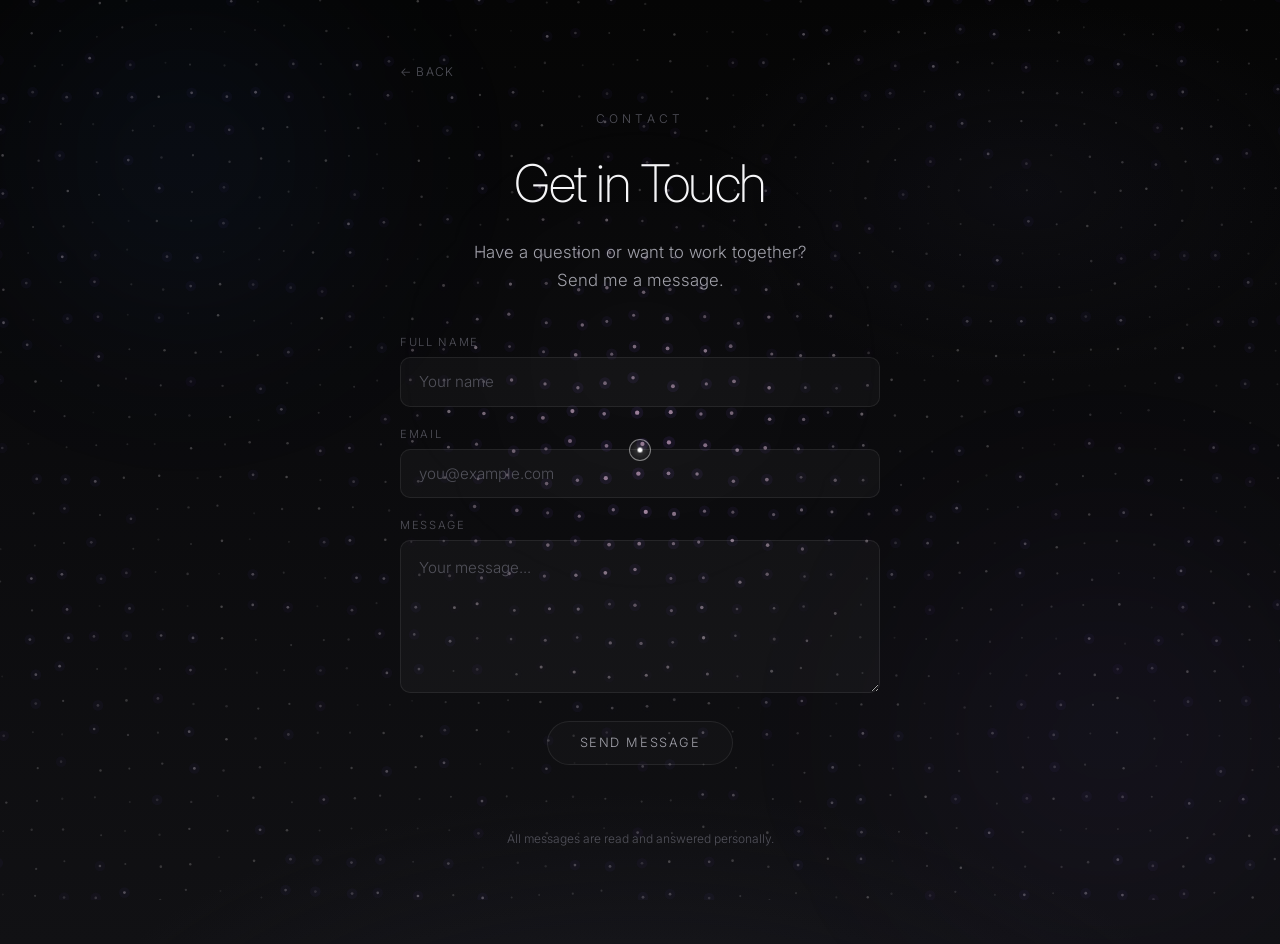
==== contact/index.html @ ace134e9 "Fix site structure so pages link correctly from root index. Home lives at index.html, contact at con" ====
<!DOCTYPE html>
<html lang="en" class="page-contact">
<head>
  <meta charset="UTF-8" />
  <meta name="viewport" content="width=device-width, initial-scale=1.0" />
  <meta name="description" content="Get in touch — send a message." />
  <title>Mohamed Haikal - Contact</title>
  <link rel="icon" href="../assets/favicon.png" type="image/png" />
  <link rel="apple-touch-icon" href="../assets/favicon.png" />
  <link rel="preconnect" href="https://fonts.googleapis.com" />
  <link rel="preconnect" href="https://fonts.gstatic.com" crossorigin />
  <link href="https://fonts.googleapis.com/css2?family=Inter:wght@100;200;300;400&display=swap" rel="stylesheet" />
  <link rel="stylesheet" href="../css/style.css" />
</head>
<body class="page-contact">
  <div class="ambient-glow ambient-glow--blue" aria-hidden="true"></div>
  <div class="ambient-glow ambient-glow--purple" aria-hidden="true"></div>
  <div class="ambient-glow ambient-glow--white" aria-hidden="true"></div>

  <canvas id="dot-grid" aria-hidden="true"></canvas>

  <div id="cursor" class="cursor" aria-hidden="true">
    <div class="cursor__ring"></div>
    <div class="cursor__core"></div>
  </div>

  <main class="hero hero--contact">
    <div class="hero__content hero__content--contact">
      <a href="../" class="contact__back" data-cursor-hover>← Back</a>

      <p class="hero__eyebrow">Contact</p>
      <h1 class="hero__title">Get in Touch</h1>
      <p class="hero__subtitle">
        Have a question or want to work together? <br> Send me a message.
      </p>

      <form
        id="contact-form"
        class="contact-form"
        action="https://formsubmit.co/he1is1mohamed@gmail.com"
        method="POST"
      >
        <input type="hidden" name="_subject" value="New portfolio contact message" />
        <input type="hidden" name="_template" value="table" />
        <input type="hidden" name="_captcha" value="false" />
        <input type="hidden" name="_next" value="" />
        <input type="hidden" name="_replyto" value="" />
        <input type="text" name="_honey" class="contact-form__honey" tabindex="-1" autocomplete="off" />

        <div class="contact-form__field">
          <label class="contact-form__label" for="name">Full Name</label>
          <input
            class="contact-form__input"
            type="text"
            id="name"
            name="name"
            placeholder="Your name"
            required
            autocomplete="name"
          />
        </div>

        <div class="contact-form__field">
          <label class="contact-form__label" for="email">Email</label>
          <input
            class="contact-form__input"
            type="email"
            id="email"
            name="email"
            placeholder="you@example.com"
            required
            autocomplete="email"
          />
        </div>

        <div class="contact-form__field">
          <label class="contact-form__label" for="message">Message</label>
          <textarea
            class="contact-form__input contact-form__textarea"
            id="message"
            name="message"
            placeholder="Your message..."
            rows="5"
            required
          ></textarea>
        </div>

        <button type="submit" class="contact-form__submit" data-cursor-hover>
          <span class="contact-form__submit-text">Send Message</span>
          <span class="contact-form__submit-loading" hidden>Sending...</span>
        </button>

        <p class="contact-form__status" id="form-status" role="status" aria-live="polite"></p>
        <p class="contact-form__note">
          All messages are read and answered personally.
        </p>
      </form>
    </div>
  </main>

  <script src="../js/main.js"></script>
  <script src="../js/contact.js"></script>
</body>
</html>
---- css/style.css ----
/* ─── Reset & Base ─────────────────────────────────────────── */

*,
*::before,
*::after {
  margin: 0;
  padding: 0;
  box-sizing: border-box;
}

:root {
  --font: "Inter", -apple-system, BlinkMacSystemFont, "Segoe UI", sans-serif;
  --white: #f5f5f7;
  --gray-400: #a1a1aa;
  --gray-600: #52525b;
  --black: #050505;
  --charcoal: #0a0a0c;
  --deep-gray: #111114;

  --ease-out-expo: cubic-bezier(0.16, 1, 0.3, 1);
  --ease-smooth: cubic-bezier(0.4, 0, 0.2, 1);

  --scrollbar-track: rgba(255, 255, 255, 0.03);
  --scrollbar-thumb: rgba(255, 255, 255, 0.18);
  --scrollbar-thumb-hover: rgba(255, 255, 255, 0.32);
  --scrollbar-glow: rgba(139, 92, 246, 0.35);
}

html {
  font-size: 16px;
  -webkit-font-smoothing: antialiased;
  -moz-osx-font-smoothing: grayscale;
}

html,
body {
  width: 100%;
  height: 100%;
  overflow: hidden;
  background: var(--black);
  color: var(--white);
  font-family: var(--font);
  cursor: none;
}

body.is-touch {
  cursor: auto;
}

body.is-touch .cursor {
  display: none;
}

/* ─── Background Gradient ──────────────────────────────────── */

body {
  background:
    radial-gradient(ellipse 80% 60% at 50% 120%, rgba(30, 30, 40, 0.6) 0%, transparent 60%),
    radial-gradient(ellipse 50% 40% at 80% 20%, rgba(20, 20, 30, 0.4) 0%, transparent 50%),
    linear-gradient(180deg, var(--black) 0%, var(--charcoal) 40%, var(--deep-gray) 100%);
}

/* ─── Ambient Glow Orbs ────────────────────────────────────── */

.ambient-glow {
  position: fixed;
  border-radius: 50%;
  pointer-events: none;
  z-index: 0;
  filter: blur(80px);
  opacity: 0;
  animation: glow-fade-in 2s var(--ease-out-expo) forwards;
}

.ambient-glow--blue {
  width: 500px;
  height: 500px;
  top: -10%;
  left: -5%;
  background: radial-gradient(circle, rgba(59, 130, 246, 0.08) 0%, transparent 70%);
  animation:
    glow-fade-in 2s var(--ease-out-expo) forwards,
    float-blue 20s ease-in-out infinite;
}

.ambient-glow--purple {
  width: 600px;
  height: 600px;
  bottom: -15%;
  right: -10%;
  background: radial-gradient(circle, rgba(139, 92, 246, 0.06) 0%, transparent 70%);
  animation:
    glow-fade-in 2s var(--ease-out-expo) 0.3s forwards,
    float-purple 25s ease-in-out infinite;
}

.ambient-glow--white {
  width: 400px;
  height: 400px;
  top: 40%;
  left: 50%;
  transform: translate(-50%, -50%);
  background: radial-gradient(circle, rgba(255, 255, 255, 0.03) 0%, transparent 70%);
  animation:
    glow-fade-in 2s var(--ease-out-expo) 0.6s forwards,
    float-white 18s ease-in-out infinite;
}

@keyframes glow-fade-in {
  to { opacity: 1; }
}

@keyframes float-blue {
  0%, 100% { transform: translate(0, 0); }
  33% { transform: translate(40px, 30px); }
  66% { transform: translate(-20px, 50px); }
}

@keyframes float-purple {
  0%, 100% { transform: translate(0, 0); }
  33% { transform: translate(-50px, -30px); }
  66% { transform: translate(30px, -40px); }
}

@keyframes float-white {
  0%, 100% { transform: translate(-50%, -50%); }
  50% { transform: translate(-50%, calc(-50% - 20px)); }
}

/* ─── Dot Grid Canvas ────────────────────────────────────────── */

#dot-grid {
  position: fixed;
  inset: 0;
  width: 100%;
  height: 100%;
  z-index: 1;
  pointer-events: none;
}

/* ─── Custom Cursor ────────────────────────────────────────── */

.cursor {
  position: fixed;
  top: 0;
  left: 0;
  z-index: 9999;
  pointer-events: none;
  opacity: 1;
  visibility: visible;
  transition: opacity 0.35s var(--ease-smooth), visibility 0.35s var(--ease-smooth);
}

.cursor.is-hidden {
  opacity: 0;
  visibility: hidden;
}

.cursor__core,
.cursor__ring {
  position: absolute;
  top: 0;
  left: 0;
  border-radius: 50%;
  pointer-events: none;
  transform: translate(-50%, -50%);
  will-change: transform, width, height, opacity;
}

.cursor__core {
  width: 5px;
  height: 5px;
  background: #ffffff;
  box-shadow: 0 0 8px rgba(255, 255, 255, 0.9);
  z-index: 3;
  transition:
    width 0.35s var(--ease-out-expo),
    height 0.35s var(--ease-out-expo),
    background 0.35s var(--ease-smooth),
    box-shadow 0.35s var(--ease-smooth);
}

.cursor__ring {
  width: 22px;
  height: 22px;
  border: 1px solid rgba(255, 255, 255, 0.45);
  background: rgba(255, 255, 255, 0.02);
  z-index: 2;
  transition:
    width 0.25s var(--ease-out-expo),
    height 0.25s var(--ease-out-expo),
    border-radius 0.25s var(--ease-out-expo),
    border-color 0.25s var(--ease-smooth),
    background 0.25s var(--ease-smooth),
    border-width 0.25s var(--ease-smooth);
}

/* Hover — links & buttons */
.cursor.is-hovering .cursor__core {
  width: 6px;
  height: 6px;
  background: #ffffff;
  box-shadow: 0 0 12px rgba(255, 255, 255, 1), 0 0 20px rgba(139, 92, 246, 0.5);
}

.cursor.is-hovering .cursor__ring {
  width: 32px;
  height: 32px;
  border-color: rgba(255, 255, 255, 0.75);
  background: rgba(255, 255, 255, 0.06);
  border-width: 1.5px;
}

/* Text — inputs & textareas */
.cursor.is-text .cursor__core {
  width: 2px;
  height: 18px;
  border-radius: 2px;
  box-shadow: 0 0 6px rgba(255, 255, 255, 0.8);
}

.cursor.is-text .cursor__ring {
  width: 4px;
  height: 22px;
  border-radius: 2px;
  border-color: rgba(255, 255, 255, 0.35);
  background: rgba(255, 255, 255, 0.04);
}

/* Press — click feedback */
.cursor.is-pressing .cursor__core {
  transform: translate(-50%, -50%) scale(0.85);
}

.cursor.is-pressing .cursor__ring {
  transform: translate(-50%, -50%) scale(0.92);
}

.cursor.is-pressing.is-hovering .cursor__ring {
  transform: translate(-50%, -50%) scale(0.95);
}

/* ─── Hero Section ───────────────────────────────────────────── */

.hero {
  position: relative;
  z-index: 2;
  display: flex;
  align-items: center;
  justify-content: center;
  width: 100%;
  height: 100vh;
  height: 100dvh;
  padding: 2rem;
}

.hero__content {
  display: flex;
  flex-direction: column;
  align-items: center;
  text-align: center;
  max-width: 640px;
  opacity: 0;
  animation: hero-fade-in 1.4s var(--ease-out-expo) 0.2s forwards;
}

.hero__eyebrow {
  font-size: 0.75rem;
  font-weight: 300;
  letter-spacing: 0.35em;
  text-transform: uppercase;
  color: var(--gray-600);
  margin-bottom: 1.75rem;
  opacity: 0;
  transform: translateY(12px);
  animation: slide-up 1s var(--ease-out-expo) 0.5s forwards;
}

.hero__title {
  font-size: clamp(2rem, 5vw, 3.25rem);
  font-weight: 200;
  letter-spacing: -0.03em;
  line-height: 1.15;
  color: var(--white);
  margin-bottom: 1.5rem;
  opacity: 0;
  transform: translateY(20px);
  animation: slide-up 1.2s var(--ease-out-expo) 0.7s forwards;
}

.hero__subtitle {
  font-size: clamp(0.9rem, 2vw, 1.05rem);
  font-weight: 300;
  line-height: 1.7;
  color: var(--gray-400);
  max-width: 420px;
  margin-bottom: 2.5rem;
  opacity: 0;
  transform: translateY(16px);
  animation: slide-up 1.2s var(--ease-out-expo) 0.9s forwards;
}

.hero__link {
  display: inline-flex;
  align-items: center;
  gap: 0.5rem;
  font-size: 0.8rem;
  font-weight: 300;
  letter-spacing: 0.12em;
  text-transform: uppercase;
  text-decoration: none;
  color: var(--gray-400);
  padding: 0.75rem 1.5rem;
  border: 1px solid rgba(255, 255, 255, 0.08);
  border-radius: 100px;
  background: rgba(255, 255, 255, 0.02);
  transition:
    color 0.4s var(--ease-smooth),
    border-color 0.4s var(--ease-smooth),
    background 0.4s var(--ease-smooth);
  opacity: 0;
  transform: translateY(12px);
  animation: slide-up 1s var(--ease-out-expo) 1.1s forwards;
}

.hero__link:hover {
  color: var(--white);
  border-color: rgba(255, 255, 255, 0.2);
  background: rgba(255, 255, 255, 0.05);
}

.hero__link::after {
  content: "→";
  transition: transform 0.4s var(--ease-out-expo);
}

.hero__link:hover::after {
  transform: translateX(4px);
}

/* ─── Contact Page ───────────────────────────────────────────── */

html.page-contact,
html.page-contact body {
  overflow-x: hidden;
  overflow-y: auto;
  height: auto;
  min-height: 100%;
}

body.page-contact {
  overflow-x: hidden;
  overflow-y: auto;
  height: auto;
  min-height: 100%;
  scrollbar-width: thin;
  scrollbar-color: var(--scrollbar-thumb) var(--scrollbar-track);
}

html.page-contact::-webkit-scrollbar,
body.page-contact::-webkit-scrollbar {
  width: 8px;
}

html.page-contact::-webkit-scrollbar-track,
body.page-contact::-webkit-scrollbar-track {
  background: var(--scrollbar-track);
}

html.page-contact::-webkit-scrollbar-thumb,
body.page-contact::-webkit-scrollbar-thumb {
  background: linear-gradient(
    180deg,
    rgba(255, 255, 255, 0.22) 0%,
    rgba(139, 92, 246, 0.28) 100%
  );
  border-radius: 100px;
  border: 2px solid transparent;
  background-clip: padding-box;
  transition: background 0.3s var(--ease-smooth);
}

html.page-contact::-webkit-scrollbar-thumb:hover,
body.page-contact::-webkit-scrollbar-thumb:hover {
  background: linear-gradient(
    180deg,
    var(--scrollbar-thumb-hover) 0%,
    var(--scrollbar-glow) 100%
  );
  background-clip: padding-box;
}

html.page-contact::-webkit-scrollbar-corner,
body.page-contact::-webkit-scrollbar-corner {
  background: transparent;
}

.hero--contact {
  min-height: 100vh;
  min-height: 100dvh;
  height: auto;
  align-items: flex-start;
  padding: 4rem 2rem 6rem;
}

.hero__content--contact {
  max-width: 480px;
  width: 100%;
  align-items: stretch;
  text-align: left;
}

.contact__back {
  align-self: flex-start;
  font-size: 0.75rem;
  font-weight: 300;
  letter-spacing: 0.1em;
  text-transform: uppercase;
  text-decoration: none;
  color: var(--gray-600);
  margin-bottom: 2rem;
  transition: color 0.4s var(--ease-smooth);
  opacity: 0;
  transform: translateY(12px);
  animation: slide-up 1s var(--ease-out-expo) 0.4s forwards;
}

.contact__back:hover {
  color: var(--white);
}

.hero__content--contact .hero__eyebrow,
.hero__content--contact .hero__title,
.hero__content--contact .hero__subtitle {
  align-self: center;
  text-align: center;
}

.hero__content--contact .hero__subtitle {
  margin-bottom: 2.5rem;
}

.contact-form {
  display: flex;
  flex-direction: column;
  gap: 1.25rem;
  width: 100%;
  opacity: 0;
  transform: translateY(16px);
  animation: slide-up 1.2s var(--ease-out-expo) 1s forwards;
}

.contact-form__honey {
  position: absolute;
  left: -9999px;
  opacity: 0;
  pointer-events: none;
}

.contact-form__field {
  display: flex;
  flex-direction: column;
  gap: 0.5rem;
}

.contact-form__label {
  font-size: 0.7rem;
  font-weight: 300;
  letter-spacing: 0.15em;
  text-transform: uppercase;
  color: var(--gray-600);
}

.contact-form__input {
  width: 100%;
  padding: 0.9rem 1.1rem;
  font-family: var(--font);
  font-size: 0.95rem;
  font-weight: 300;
  color: var(--white);
  background: rgba(255, 255, 255, 0.03);
  border: 1px solid rgba(255, 255, 255, 0.08);
  border-radius: 10px;
  outline: none;
  transition:
    border-color 0.4s var(--ease-smooth),
    background 0.4s var(--ease-smooth),
    box-shadow 0.4s var(--ease-smooth);
}

.contact-form__input::placeholder {
  color: var(--gray-600);
}

.contact-form__input:focus {
  border-color: rgba(255, 255, 255, 0.2);
  background: rgba(255, 255, 255, 0.05);
  box-shadow: 0 0 20px rgba(139, 92, 246, 0.08);
}

.contact-form__textarea {
  resize: vertical;
  min-height: 120px;
  line-height: 1.6;
}

.contact-form__submit {
  align-self: center;
  margin-top: 0.5rem;
  padding: 0.85rem 2rem;
  font-family: var(--font);
  font-size: 0.8rem;
  font-weight: 300;
  letter-spacing: 0.12em;
  text-transform: uppercase;
  color: var(--gray-400);
  background: rgba(255, 255, 255, 0.02);
  border: 1px solid rgba(255, 255, 255, 0.08);
  border-radius: 100px;
  cursor: none;
  transition:
    color 0.4s var(--ease-smooth),
    border-color 0.4s var(--ease-smooth),
    background 0.4s var(--ease-smooth);
}

body.is-touch .contact-form__submit {
  cursor: pointer;
}

.contact-form__submit:hover:not(:disabled) {
  color: var(--white);
  border-color: rgba(255, 255, 255, 0.2);
  background: rgba(255, 255, 255, 0.05);
}

.contact-form__submit:disabled {
  opacity: 0.6;
  cursor: not-allowed;
}

.contact-form__status {
  text-align: center;
  font-size: 0.85rem;
  font-weight: 300;
  line-height: 1.6;
  color: var(--gray-400);
  min-height: 1.5rem;
}

.contact-form__status--success {
  color: #86efac;
}

.contact-form__status--error {
  color: #fca5a5;
}

.contact-form__note {
  text-align: center;
  font-size: 0.75rem;
  font-weight: 300;
  line-height: 1.6;
  color: var(--gray-600);
}

.contact-form__note strong {
  font-weight: 400;
  color: var(--gray-400);
}

/* ─── Animations ─────────────────────────────────────────────── */

@keyframes hero-fade-in {
  to { opacity: 1; }
}

@keyframes slide-up {
  to {
    opacity: 1;
    transform: translateY(0);
  }
}

/* ─── Reduced Motion ───────────────────────────────────────── */

@media (prefers-reduced-motion: reduce) {
  *,
  *::before,
  *::after {
    animation-duration: 0.01ms !important;
    animation-iteration-count: 1 !important;
    transition-duration: 0.01ms !important;
  }

  .ambient-glow {
    animation: none;
    opacity: 1;
  }

  .hero__content,
  .hero__eyebrow,
  .hero__title,
  .hero__subtitle,
  .hero__link,
  .contact__back,
  .contact-form {
    opacity: 1;
    transform: none;
  }
}
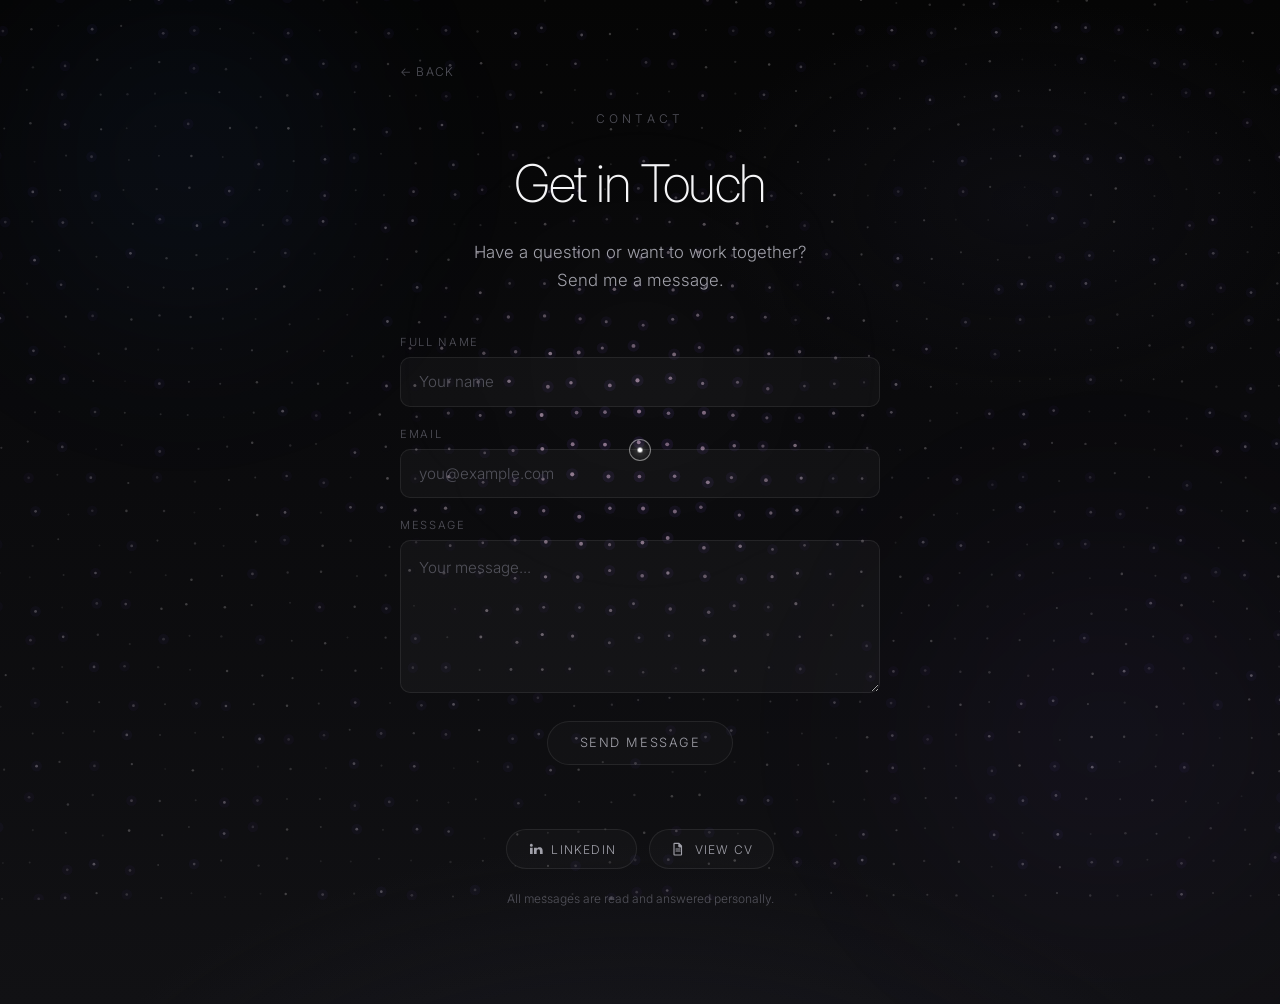
==== commit 76e46dcd: "Add LinkedIn and CV contact links" ====
--- a/contact/index.html
+++ b/contact/index.html
@@ -91,6 +91,34 @@
         </button>
 
         <p class="contact-form__status" id="form-status" role="status" aria-live="polite"></p>
+
+        <div class="contact-form__links" aria-label="Professional links">
+          <a
+            href="https://www.linkedin.com/in/mohamedhakal/"
+            class="contact-form__link"
+            target="_blank"
+            rel="noopener noreferrer"
+            data-cursor-hover
+          >
+            <svg class="contact-form__link-icon" viewBox="0 0 24 24" aria-hidden="true" focusable="false">
+              <path d="M6.5 8.5A2.25 2.25 0 1 0 6.5 4a2.25 2.25 0 0 0 0 4.5ZM4.5 10.25h4v9.25h-4v-9.25Zm6.5 0h3.83v1.26h.06c.53-1.01 1.84-2.08 3.79-2.08 4.05 0 4.8 2.67 4.8 6.14v3.93h-4v-3.48c0-1.66-.03-3.8-2.32-3.8-2.32 0-2.68 1.81-2.68 3.68v3.6h-4v-9.25Z" />
+            </svg>
+            LinkedIn
+          </a>
+          <a
+            href="https://drive.google.com/file/d/1pzmjANsTXcqcOpnkXjoqNntMrhLp54E2/view?usp=sharing"
+            class="contact-form__link"
+            target="_blank"
+            rel="noopener noreferrer"
+            data-cursor-hover
+          >
+            <svg class="contact-form__link-icon" viewBox="0 0 24 24" aria-hidden="true" focusable="false">
+              <path d="M6.75 3.5h6.7l3.8 3.8v12.95a.75.75 0 0 1-.75.75h-9.75a.75.75 0 0 1-.75-.75V4.25a.75.75 0 0 1 .75-.75Zm6.45 1.8v2.75a.75.75 0 0 0 .75.75h2.75L13.2 5.3ZM9 12h6m-6 3h6" />
+            </svg>
+            View CV
+          </a>
+        </div>
+
         <p class="contact-form__note">
           All messages are read and answered personally.
         </p>
--- a/css/style.css
+++ b/css/style.css
@@ -556,6 +556,58 @@
   color: #fca5a5;
 }
 
+.contact-form__links {
+  display: flex;
+  justify-content: center;
+  flex-wrap: wrap;
+  gap: 0.75rem;
+}
+
+.contact-form__link {
+  display: inline-flex;
+  align-items: center;
+  justify-content: center;
+  gap: 0.55rem;
+  min-width: 7.5rem;
+  padding: 0.7rem 1.25rem;
+  font-size: 0.75rem;
+  font-weight: 300;
+  letter-spacing: 0.1em;
+  text-transform: uppercase;
+  text-decoration: none;
+  color: var(--gray-400);
+  background: rgba(255, 255, 255, 0.02);
+  border: 1px solid rgba(255, 255, 255, 0.08);
+  border-radius: 100px;
+  transition:
+    color 0.4s var(--ease-smooth),
+    border-color 0.4s var(--ease-smooth),
+    background 0.4s var(--ease-smooth);
+}
+
+.contact-form__link-icon {
+  width: 1rem;
+  height: 1rem;
+  fill: none;
+  stroke: currentColor;
+  stroke-width: 1.7;
+  stroke-linecap: round;
+  stroke-linejoin: round;
+}
+
+.contact-form__link:first-child .contact-form__link-icon {
+  fill: currentColor;
+  stroke: none;
+}
+
+.contact-form__link:hover,
+.contact-form__link:focus-visible {
+  color: var(--white);
+  border-color: rgba(255, 255, 255, 0.2);
+  background: rgba(255, 255, 255, 0.05);
+  outline: none;
+}
+
 .contact-form__note {
   text-align: center;
   font-size: 0.75rem;
